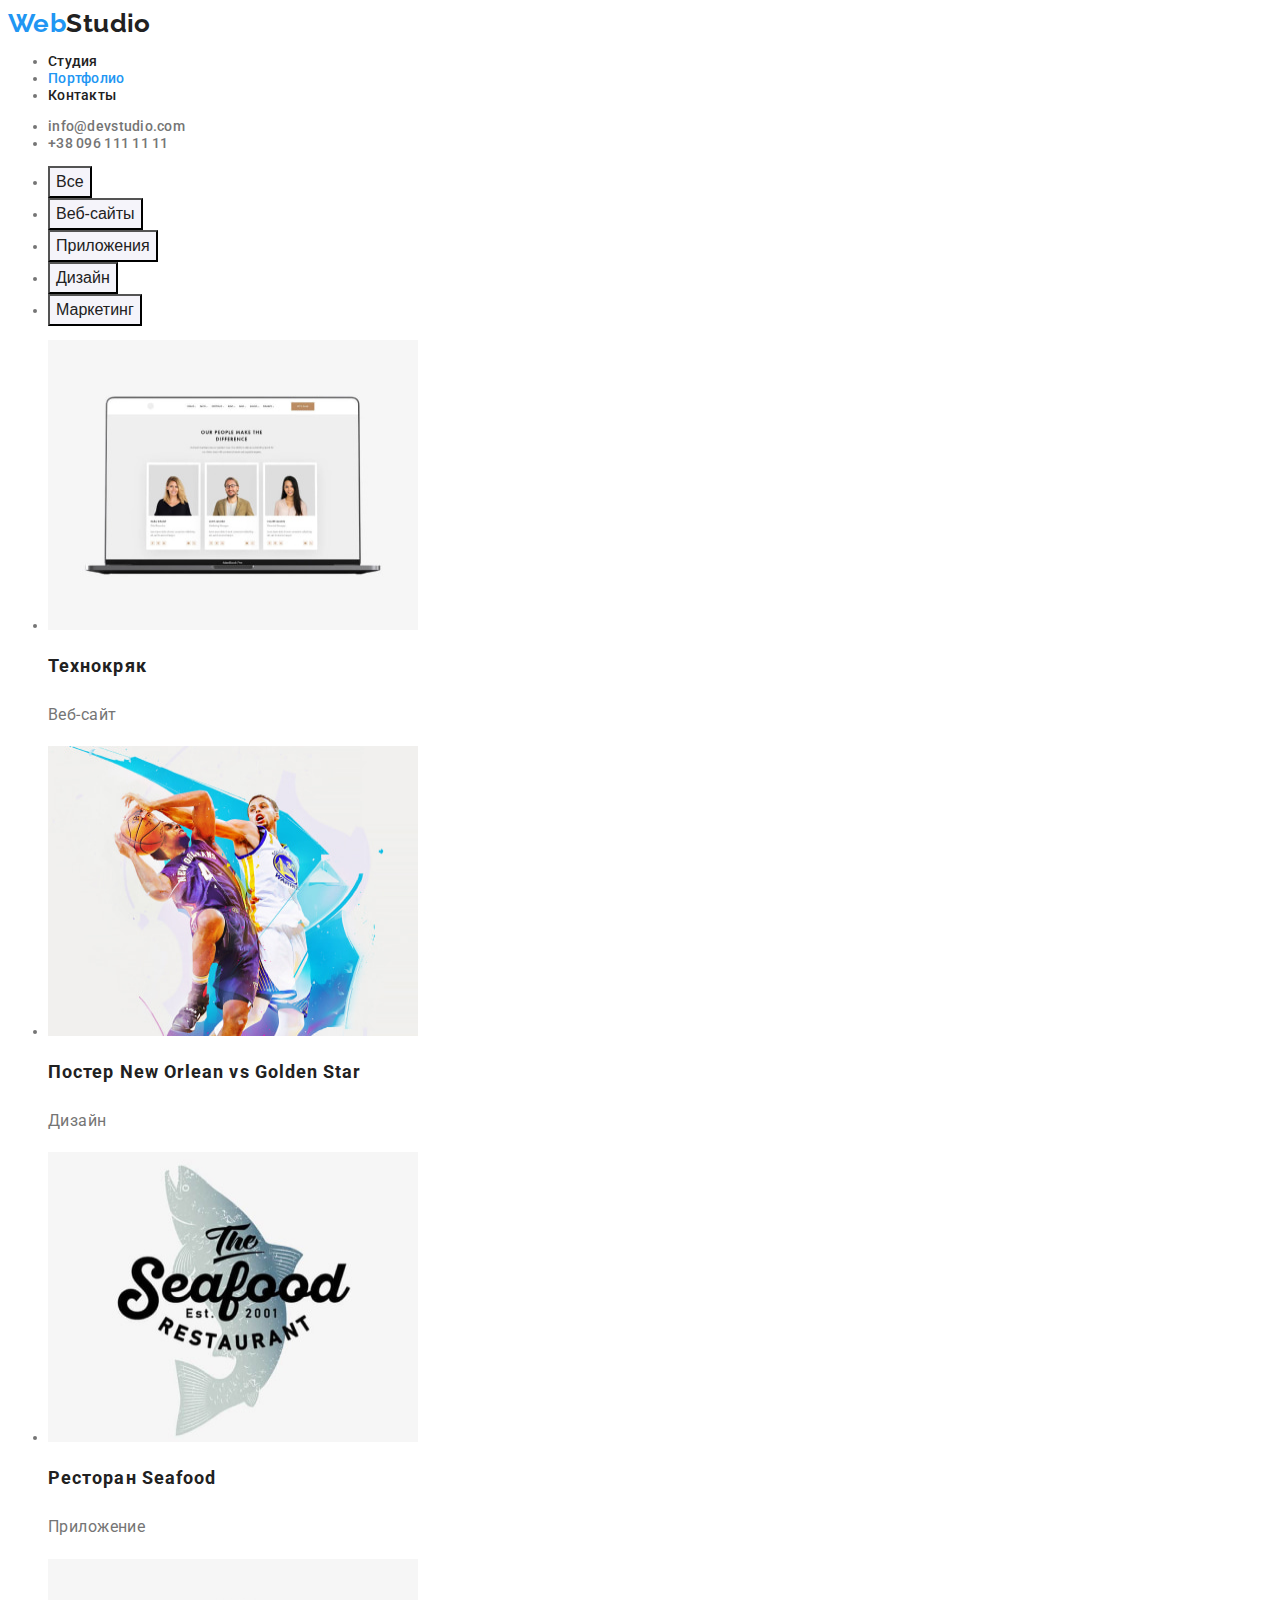
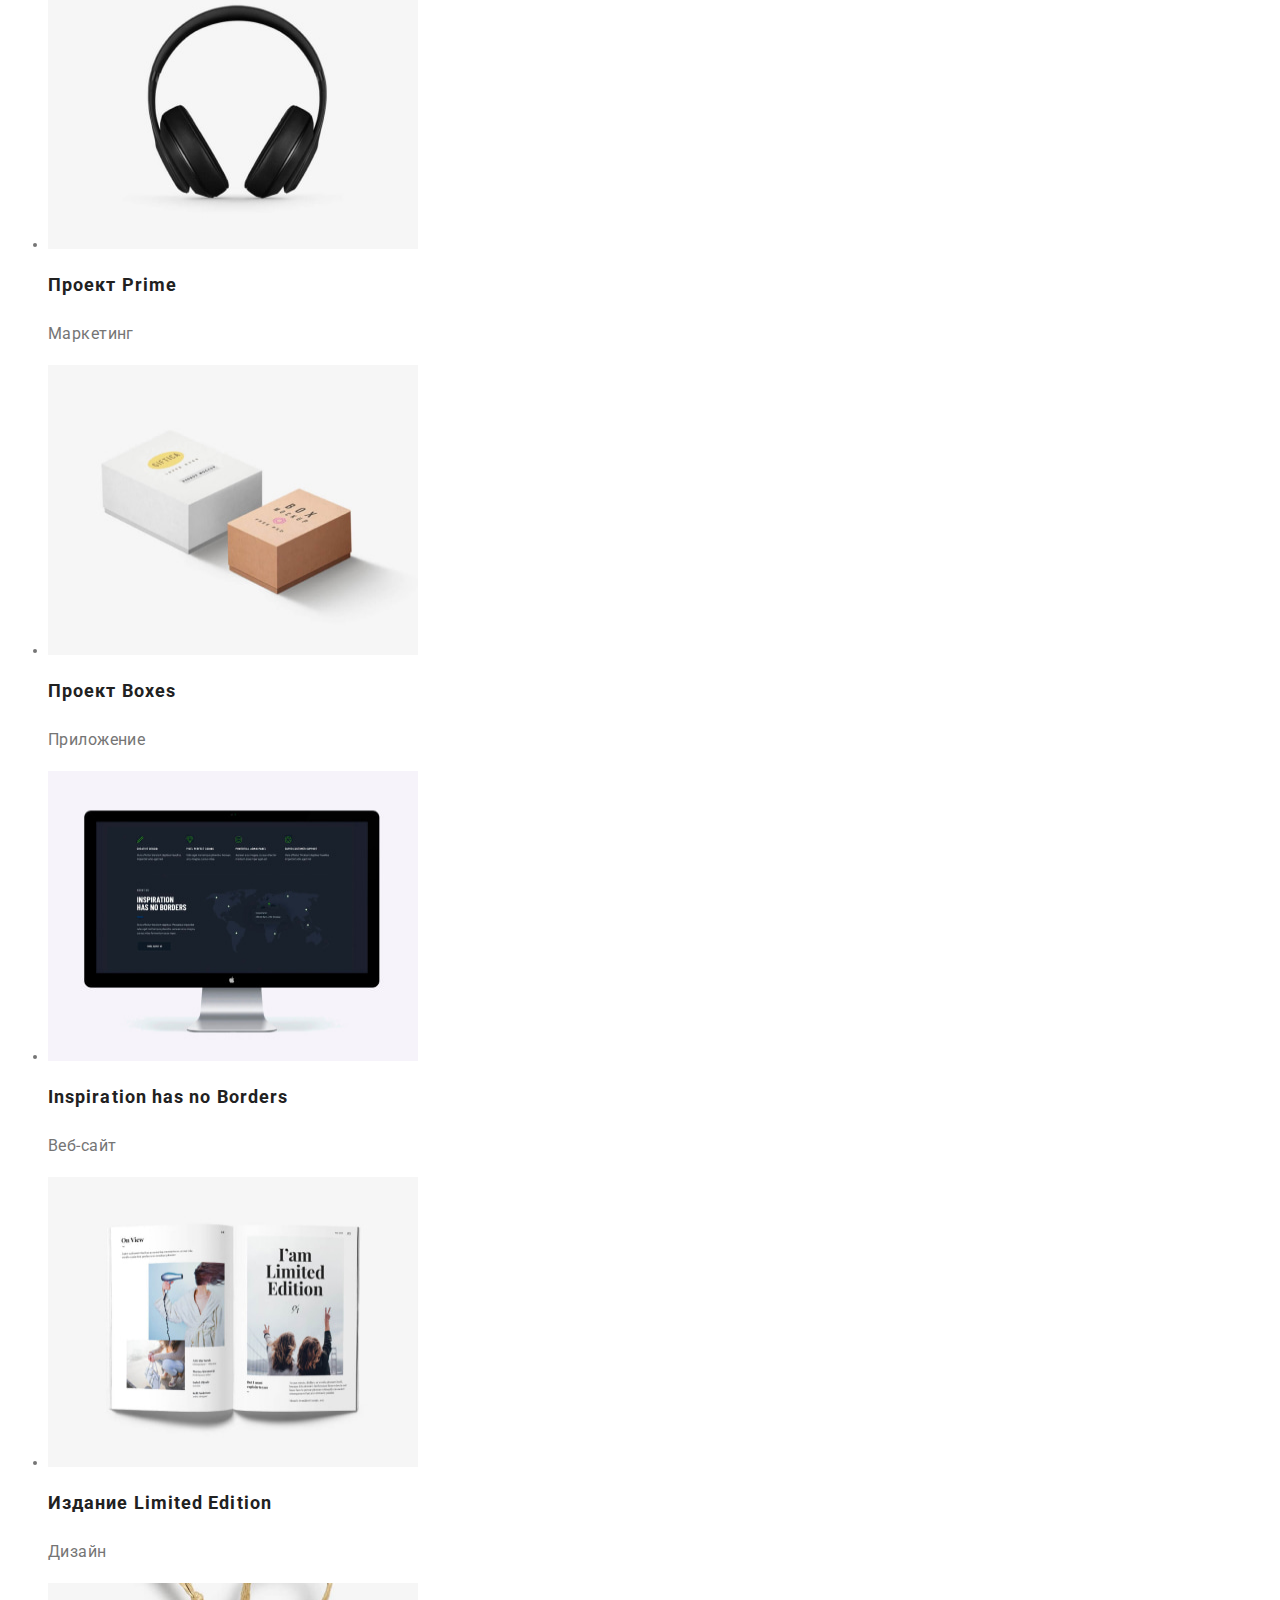
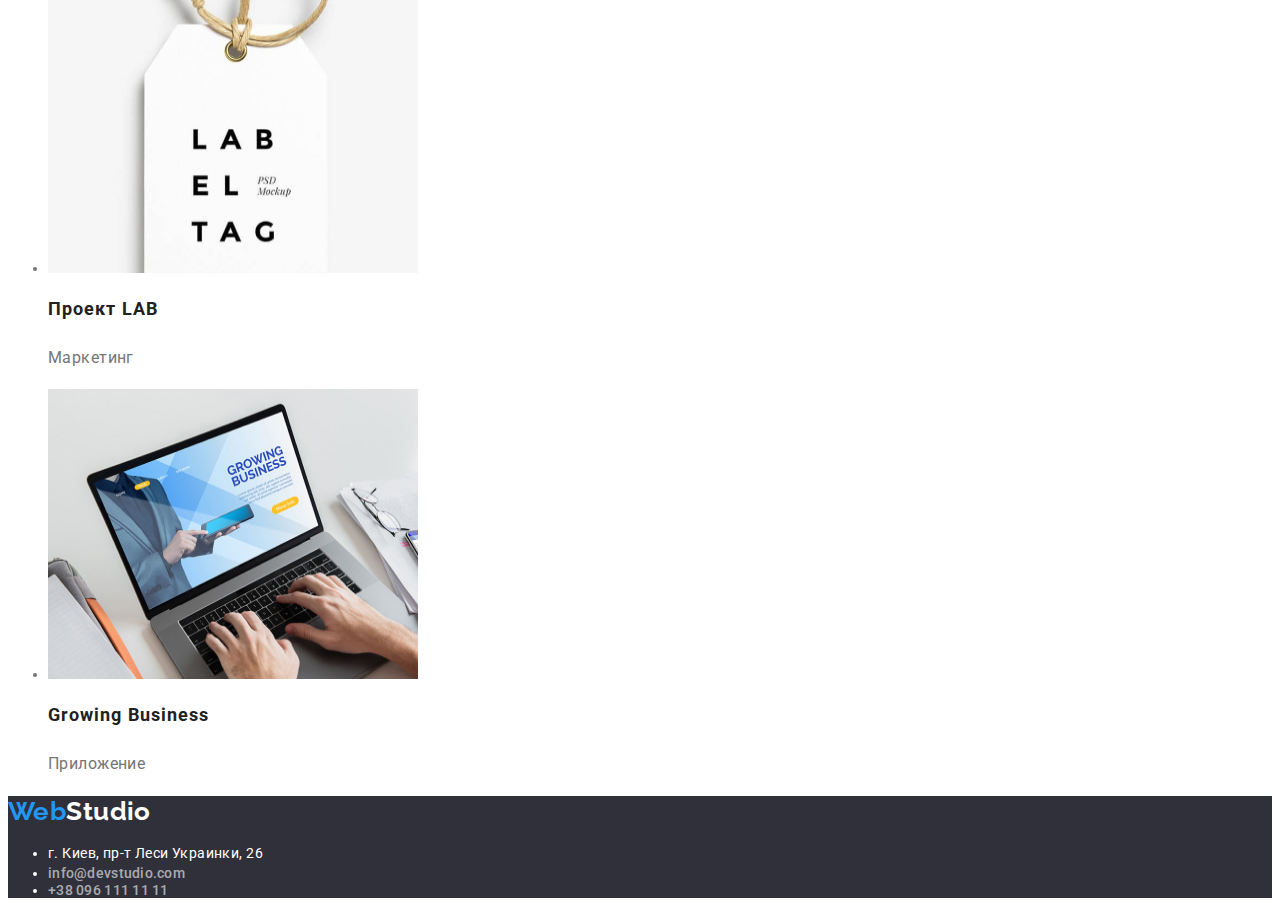
==== portfolio.html @ 2077da57 "Initial commit" ====
<!DOCTYPE html>
<html lang="ru">
<head>
    <meta charset="UTF-8">
    <meta http-equiv="X-UA-Compatible" content="IE=edge">
    <meta name="viewport" content="width=device-width, initial-scale=1.0">
    <title>Module 2</title>
    <link rel="preconnect" href="https://fonts.googleapis.com">
    <link rel="preconnect" href="https://fonts.gstatic.com" crossorigin>
    <link href="https://fonts.googleapis.com/css2?family=Raleway:wght@700&family=Roboto:wght@400;500;700;900&display=swap"
        rel="stylesheet">
    <link rel="stylesheet" href="./css/styles.css">
</head>

<body>
    <header class="header">
        <nav class="navi">
            <a href="./index.html" lang="en" class="header-logo"><span class="header-logo-first-part">Web</span><span class="header-logo-second-part">Studio</span></a>
            <ul class="navi-list">
                <li class="navi-item"><a href="./index.html" class="navi-item-link">Студия</a></li>
                <li class="navi-item"><a href="./portfolio.html" class="navi-item-link current">Портфолио</a></li>
                <li class="navi-item"><a href="" class="navi-item-link">Контакты</a></li>
            </ul>
        </nav>
        <ul class="navi-contact">
            <li class="navi-contact-item"><a href="mailto:info@devstudio.com" class="navi-contact-mail">info@devstudio.com</a></li>
            <li class="navi-contact-item"><a href="tel:+380961111111" class="navi-contact-tel">+38 096 111 11 11</a></li>
        </ul>
    </header>
    <main>
        <!--Page-->
        <section class="page">
            <h1 hidden class="page-title">Content</h1>
            <ul class="page-filters">
                <li class="page-filters-item"><button type="button" class="page-filters-btn">Все</button></li>
                <li class="page-filters-item"><button type="button" class="page-filters-btn">Веб-сайты</button></li>
                <li class="page-filters-item"><button type="button" class="page-filters-btn">Приложения</button></li>
                <li class="page-filters-item"><button type="button" class="page-filters-btn">Дизайн</button></li>
                <li class="page-filters-item"><button type="button" class="page-filters-btn">Маркетинг</button></li>
            </ul>
            <ul class="page-list">
                <li class="page-list-item">
                    <a href="" class="page-item-link">
                        <img src="./images/img8.jpg" alt="Ноутбук" width="370" height="290" class="page-item-img">
                        <h2 class="page-subtitle">Технокряк</h2>
                        <p class="page-text">Веб-сайт</p>
                    </a>
                </li>
                <li class="page-list-item">
                    <a href="" class="page-item-link">
                        <img src="./images/img9.jpg" alt="Баскетболисты" width="370" height="290" class="page-item-img">
                        <h2 class="page-subtitle">Постер New Orlean vs Golden Star</h2>
                        <p class="page-text">Дизайн</p>
                    </a>
                </li>
                <li class="page-list-item">
                    <a href="" class="page-item-link">
                        <img src="./images/img10.jpg" alt="Логотип ресторана" width="370" height="290" class="page-item-img">
                        <h2 class="page-subtitle">Ресторан Seafood</h2>
                        <p class="page-text">Приложение</p>
                    </a>
                </li>
                <li class="page-list-item">
                    <a href="" class="page-item-link">
                        <img src="./images/img11.jpg" alt="Наушники" width="370" height="290" class="page-item-img">
                        <h2 class="page-subtitle">Проект Prime</h2>
                        <p class="page-text">Маркетинг</p>
                    </a>
                </li>
                <li class="page-list-item">
                    <a href="" class="page-item-link">
                        <img src="./images/img12.jpg" alt="Коробки" width="370" height="290" class="page-item-img">
                        <h2 class="page-subtitle">Проект Boxes</h2>
                        <p class="page-text">Приложение</p>
                    </a>
                </li>
                <li class="page-list-item">
                    <a href="" class="page-item-link">
                        <img src="./images/img13.jpg" alt="Монитор" width="370" height="290" class="page-item-img">
                        <h2 class="page-subtitle">Inspiration has no Borders</h2>
                        <p class="page-text">Веб-сайт</p>
                    </a>
                </li>
                <li class="page-list-item">
                    <a href="" class="page-item-link">
                        <img src="./images/img14.jpg" alt="Журнал" width="370" height="290" class="page-item-img">
                        <h2 class="page-subtitle">Издание Limited Edition</h2>
                        <p class="page-text">Дизайн</p>
                    </a>
                </li>
                <li class="page-list-item">
                    <a href="" class="page-item-link">
                        <img src="./images/img15.jpg" alt="Лейба" width="370" height="290" class="page-item-img">
                        <h2 class="page-subtitle">Проект LAB</h2>
                        <p class="page-text">Маркетинг</p>
                    </a>
                </li>
                <li class="page-list-item">
                    <a href="" class="page-item-link">
                        <img src="./images/img16.jpg" alt="Руки на ноутбуке" width="370" height="290" class="page-item-img">
                        <h2 class="page-subtitle">Growing Business</h2>
                        <p class="page-text">Приложение</p>
                    </a>
                </li>
            </ul>
        </section>
    </main>

    <footer class="footer">
        <a href="./index.html" lang="en" class="footer-logo"><span class="footer-logo-first-part">Web</span><span class="footer-logo-second-part">Studio</span></a>
            <address class="footer-contacts">
                <ul class="footer-list">
                    <li class="footer-address">г. Киев, пр-т Леси Украинки, 26</li>
                    <li><a href="mailto:info@devstudio.com" class="footer-mail">info@devstudio.com</a></li>
                    <li><a href="tel:+380961111111" class="footer-tel">+38 096 111 11 11</a></li> 
                </ul>
            </address>
    </footer>
</body>
</html>
---- css/styles.css ----
:root {
  /* Основные шрифты */
  --main-font: "Roboto", sans-serif;
  --secondary-font: "Raleway", sans-serif;

  /* Основные цвета */
  --primery-text-color: #757575;
  --primery-white-color: #ffffff;
  --primery-title-color: #212121;
  --accent-color: #2196f3;
  --secondary-bg-color: #2f303a;
  --third-bg-color: #f5f4fa;
}
body {
  background-color: var(--primery-white-color);
  color: var(--primery-text-color);
  font-family: var(--main-font);
  letter-spacing: 0.03em;
  text-decoration: none;
  font-size: 14px;
}
/* Seite nav */
.header-logo {
  font-family: var(--secondary-font);
  font-size: 26px;
  font-weight: 700;
  line-height: 1.19;
  text-decoration: none;
}
.header-logo-first-part {
  color: var(--accent-color);
}
.header-logo-second-part {
  color: var(--primery-title-color);
}
.navi-item-link {
  color: var(--primery-title-color);
  font-family: var(--main-font);
  font-weight: 500;
  line-height: 1.14;
  letter-spacing: 0.02em;
  text-decoration: none;
}
.navi-item-link:hover,
.navi-item-link:focus {
  color: var(--accent-color);
}
.navi-contact-mail,
.navi-contact-tel {
  color: var(--primery-text-color);
  font-weight: 500;
  line-height: 1.14;
  letter-spacing: 0.02em;
  text-decoration: none;
}
.navi-contact-mail:hover,
.navi-contact-mail:focus,
.navi-contact-tel:hover,
.navi-contact-tel:focus {
  color: var(--accent-color);
}
.navi-list .navi-item-link.current {
  color: var(--accent-color);
}
/* Hero */
.hero {
  background-color: var(--secondary-bg-color);
  letter-spacing: 0.06em;
  text-align: center;
  color: var(--primery-white-color);
}
.hero-title {
  font-size: 44px;
  font-weight: 900;
  line-height: 1.36;
  text-transform: uppercase;
}
.hero-btn {
  background-color: var(--accent-color);
  color: var(--primery-white-color);
  font-family: inherit;
  font-size: 16px;
  font-weight: 700;
  line-height: 1.88;
  box-shadow: 0px 4px 4px rgba(0, 0, 0, 0.15);
  cursor: pointer;
}
/* Hang */
.hang-subtitle {
  color: var(--primery-title-color);
  font-weight: 700;
  line-height: 1.14;
  text-transform: uppercase;
}
.hang-item-text {
  font-weight: 400;
  line-height: 1.71;
}
/* Product */
.product-title {
  color: var(--primery-title-color);
  font-size: 36px;
  font-weight: 700;
  line-height: 1.17;
  text-align: center;
}
/* Our team */
.team-title {
  color: var(--primery-title-color);
  font-size: 36px;
  font-weight: 700;
  line-height: 42px;
  text-align: center;
}
.teammate-name {
  color: var(--primery-title-color);
  font-size: 16px;
  font-weight: 500;
  line-height: 1.19;
  text-align: center;
}
.teammate-major {
  font-size: 16px;
  line-height: 1.19;
  text-align: center;
}
/* Page */
.page-filters-btn {
  background-color: var(--third-bg-color);
  color: var(--primery-title-color);
  cursor: pointer;
  font-size: 16px;
  font-weight: 500;
  line-height: 1.63;
  text-align: center;
}
.page-filters-btn:hover,
.page-filters-btn:focus {
  background-color: var(--accent-color);
  color: var(--primery-white-color);
}
.page-item-link {
  text-decoration: none;
}
.page-subtitle {
  color: var(--primery-title-color);
  font-size: 18px;
  font-weight: 700;
  line-height: 2;
  letter-spacing: 0.06em;
}
.page-text {
  color: var(--primery-text-color);
  font-size: 16px;
  font-weight: 400;
  line-height: 1.89;
}
/* Footer */
.footer {
  background-color: var(--secondary-bg-color);
  color: var(--primery-white-color);
}
.footer-logo {
  font-family: var(--secondary-font);
  font-size: 26px;
  font-weight: 700;
  line-height: 1.19;
  text-decoration: none;
}
.footer-logo-first-part {
  color: var(--accent-color);
}
.footer-logo-second-part {
  color: var(--primery-white-color);
}
.footer-contacts {
  font-style: normal;
}
.footer-address {
  color: var(--primery-white-color);
  line-height: 24px;
}
.footer-mail,
.footer-tel {
  color: rgba(255, 255, 255, 0.6);
  font-weight: 500;
  line-height: 1.14;
  letter-spacing: 0.02em;
  text-decoration: none;
}
.footer-mail:hover,
.footer-mail:focus,
.footer-tel:hover,
.footer-tel:focus {
  color: var(--accent-color);
}
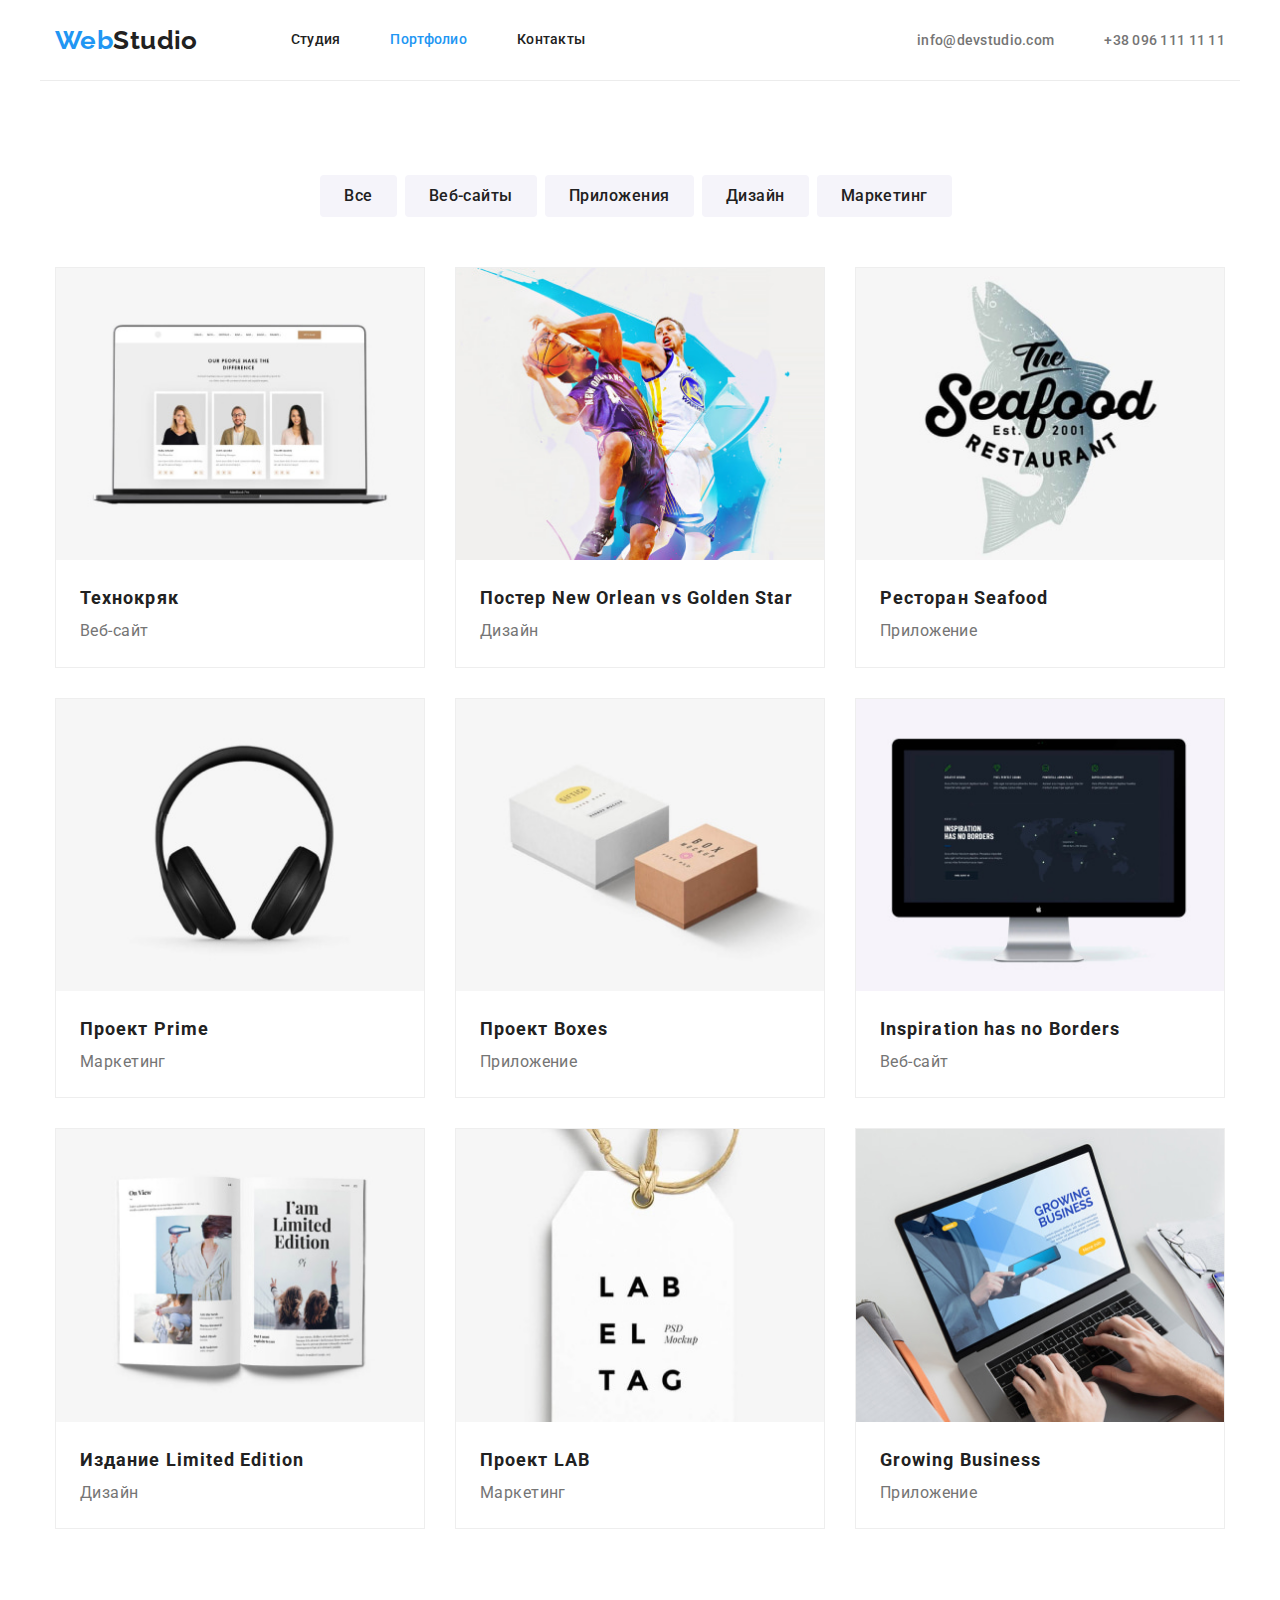
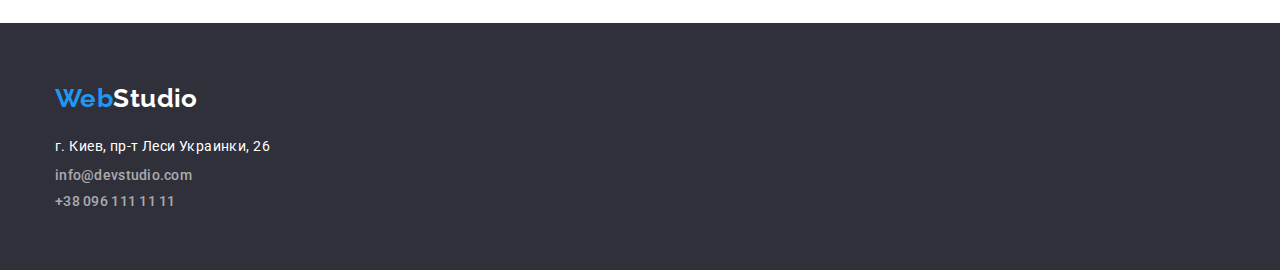
==== commit 34e9c5e9: "HW3" ====
--- a/portfolio.html
+++ b/portfolio.html
@@ -9,112 +9,141 @@
     <link rel="preconnect" href="https://fonts.gstatic.com" crossorigin>
     <link href="https://fonts.googleapis.com/css2?family=Raleway:wght@700&family=Roboto:wght@400;500;700;900&display=swap"
         rel="stylesheet">
+    <link rel="stylesheet" href="https://cdn.jsdelivr.net/npm/modern-normalize@1.1.0/modern-normalize.css">
+
     <link rel="stylesheet" href="./css/styles.css">
 </head>
 
 <body>
     <header class="header">
-        <nav class="navi">
-            <a href="./index.html" lang="en" class="header-logo"><span class="header-logo-first-part">Web</span><span class="header-logo-second-part">Studio</span></a>
-            <ul class="navi-list">
-                <li class="navi-item"><a href="./index.html" class="navi-item-link">Студия</a></li>
-                <li class="navi-item"><a href="./portfolio.html" class="navi-item-link current">Портфолио</a></li>
-                <li class="navi-item"><a href="" class="navi-item-link">Контакты</a></li>
+        <div class="container header-container">
+            <nav class="navi">
+                <a href="./index.html" lang="en" class="header-logo"><span class="header-logo-first-part">Web</span><span
+                        class="header-logo-second-part">Studio</span></a>
+                <ul class="navi-list">
+                    <li class="navi-item"><a href="./index.html" class="navi-item-link">Студия</a></li>
+                    <li class="navi-item"><a href="./portfolio.html" class="navi-item-link current">Портфолио</a></li>
+                    <li class="navi-item"><a href="" class="navi-item-link">Контакты</a></li>
+                </ul>
+            </nav>
+            <ul class="navi-contact">
+                <li class="navi-contact-item"><a href="mailto:info@devstudio.com" class="navi-contact-mail">info@devstudio.com</a>
+                </li>
+                <li class="navi-contact-item"><a href="tel:+380961111111" class="navi-contact-tel">+38 096 111 11 11</a></li>
             </ul>
-        </nav>
-        <ul class="navi-contact">
-            <li class="navi-contact-item"><a href="mailto:info@devstudio.com" class="navi-contact-mail">info@devstudio.com</a></li>
-            <li class="navi-contact-item"><a href="tel:+380961111111" class="navi-contact-tel">+38 096 111 11 11</a></li>
-        </ul>
+        </div>
     </header>
+
     <main>
         <!--Page-->
         <section class="page">
-            <h1 hidden class="page-title">Content</h1>
-            <ul class="page-filters">
-                <li class="page-filters-item"><button type="button" class="page-filters-btn">Все</button></li>
-                <li class="page-filters-item"><button type="button" class="page-filters-btn">Веб-сайты</button></li>
-                <li class="page-filters-item"><button type="button" class="page-filters-btn">Приложения</button></li>
-                <li class="page-filters-item"><button type="button" class="page-filters-btn">Дизайн</button></li>
-                <li class="page-filters-item"><button type="button" class="page-filters-btn">Маркетинг</button></li>
-            </ul>
-            <ul class="page-list">
-                <li class="page-list-item">
-                    <a href="" class="page-item-link">
-                        <img src="./images/img8.jpg" alt="Ноутбук" width="370" height="290" class="page-item-img">
-                        <h2 class="page-subtitle">Технокряк</h2>
-                        <p class="page-text">Веб-сайт</p>
-                    </a>
-                </li>
-                <li class="page-list-item">
-                    <a href="" class="page-item-link">
-                        <img src="./images/img9.jpg" alt="Баскетболисты" width="370" height="290" class="page-item-img">
-                        <h2 class="page-subtitle">Постер New Orlean vs Golden Star</h2>
-                        <p class="page-text">Дизайн</p>
-                    </a>
-                </li>
-                <li class="page-list-item">
-                    <a href="" class="page-item-link">
-                        <img src="./images/img10.jpg" alt="Логотип ресторана" width="370" height="290" class="page-item-img">
-                        <h2 class="page-subtitle">Ресторан Seafood</h2>
-                        <p class="page-text">Приложение</p>
-                    </a>
-                </li>
-                <li class="page-list-item">
-                    <a href="" class="page-item-link">
-                        <img src="./images/img11.jpg" alt="Наушники" width="370" height="290" class="page-item-img">
-                        <h2 class="page-subtitle">Проект Prime</h2>
-                        <p class="page-text">Маркетинг</p>
-                    </a>
-                </li>
-                <li class="page-list-item">
-                    <a href="" class="page-item-link">
-                        <img src="./images/img12.jpg" alt="Коробки" width="370" height="290" class="page-item-img">
-                        <h2 class="page-subtitle">Проект Boxes</h2>
-                        <p class="page-text">Приложение</p>
-                    </a>
-                </li>
-                <li class="page-list-item">
-                    <a href="" class="page-item-link">
-                        <img src="./images/img13.jpg" alt="Монитор" width="370" height="290" class="page-item-img">
-                        <h2 class="page-subtitle">Inspiration has no Borders</h2>
-                        <p class="page-text">Веб-сайт</p>
-                    </a>
-                </li>
-                <li class="page-list-item">
-                    <a href="" class="page-item-link">
-                        <img src="./images/img14.jpg" alt="Журнал" width="370" height="290" class="page-item-img">
-                        <h2 class="page-subtitle">Издание Limited Edition</h2>
-                        <p class="page-text">Дизайн</p>
-                    </a>
-                </li>
-                <li class="page-list-item">
-                    <a href="" class="page-item-link">
-                        <img src="./images/img15.jpg" alt="Лейба" width="370" height="290" class="page-item-img">
-                        <h2 class="page-subtitle">Проект LAB</h2>
-                        <p class="page-text">Маркетинг</p>
-                    </a>
-                </li>
-                <li class="page-list-item">
-                    <a href="" class="page-item-link">
-                        <img src="./images/img16.jpg" alt="Руки на ноутбуке" width="370" height="290" class="page-item-img">
-                        <h2 class="page-subtitle">Growing Business</h2>
-                        <p class="page-text">Приложение</p>
-                    </a>
-                </li>
-            </ul>
+            <div class="container">
+                <h1 hidden class="page-title">Content</h1>
+                <ul class="page-filters">
+                    <li class="page-filters-item"><button type="button" class="page-filters-btn">Все</button></li>
+                    <li class="page-filters-item"><button type="button" class="page-filters-btn">Веб-сайты</button></li>
+                    <li class="page-filters-item"><button type="button" class="page-filters-btn">Приложения</button></li>
+                    <li class="page-filters-item"><button type="button" class="page-filters-btn">Дизайн</button></li>
+                    <li class="page-filters-item"><button type="button" class="page-filters-btn">Маркетинг</button></li>
+                </ul>
+                <ul class="page-list">
+                    <li class="page-list-item">
+                        <a href="" class="page-item-link">
+                            <img src="./images/img8.jpg" alt="Ноутбук" width="370" height="290" class="page-item-img">
+                            <div class="page-item-box">
+                                <h2 class="page-subtitle">Технокряк</h2>
+                                <p class="page-text">Веб-сайт</p>
+                            </div>
+                        </a>
+                    </li>
+                    <li class="page-list-item">
+                        <a href="" class="page-item-link">
+                            <img src="./images/img9.jpg" alt="Баскетболисты" width="370" height="290" class="page-item-img">
+                           <div class="page-item-box">
+                                <h2 class="page-subtitle">Постер New Orlean vs Golden Star</h2>
+                                <p class="page-text">Дизайн</p>
+                           </div>
+                        </a>
+                    </li>
+                    <li class="page-list-item">
+                        <a href="" class="page-item-link">
+                            <img src="./images/img10.jpg" alt="Логотип ресторана" width="370" height="290" class="page-item-img">
+                            <div class="page-item-box">
+                                <h2 class="page-subtitle">Ресторан Seafood</h2>
+                                <p class="page-text">Приложение</p>
+                            </div>
+                        </a>
+                    </li>
+                    <li class="page-list-item">
+                        <a href="" class="page-item-link">
+                            <img src="./images/img11.jpg" alt="Наушники" width="370" height="290" class="page-item-img">
+                            <div class="page-item-box">
+                                <h2 class="page-subtitle">Проект Prime</h2>
+                                <p class="page-text">Маркетинг</p>
+                            </div>
+                        </a>
+                    </li>
+                    <li class="page-list-item">
+                        <a href="" class="page-item-link">
+                            <img src="./images/img12.jpg" alt="Коробки" width="370" height="290" class="page-item-img">
+                            <div class="page-item-box">
+                                <h2 class="page-subtitle">Проект Boxes</h2>
+                                <p class="page-text">Приложение</p>
+                            </div>
+                        </a>
+                    </li>
+                    <li class="page-list-item">
+                        <a href="" class="page-item-link">
+                            <img src="./images/img13.jpg" alt="Монитор" width="370" height="290" class="page-item-img">
+                            <div class="page-item-box">
+                                <h2 class="page-subtitle">Inspiration has no Borders</h2>
+                                <p class="page-text">Веб-сайт</p>
+                            </div>
+                        </a>
+                    </li>
+                    <li class="page-list-item">
+                        <a href="" class="page-item-link">
+                            <img src="./images/img14.jpg" alt="Журнал" width="370" height="290" class="page-item-img">
+                            <div class="page-item-box">
+                                <h2 class="page-subtitle">Издание Limited Edition</h2>
+                                <p class="page-text">Дизайн</p>
+                            </div>
+                        </a>
+                    </li>
+                    <li class="page-list-item">
+                        <a href="" class="page-item-link">
+                            <img src="./images/img15.jpg" alt="Лейба" width="370" height="290" class="page-item-img">
+                            <div class="page-item-box">
+                                <h2 class="page-subtitle">Проект LAB</h2>
+                                <p class="page-text">Маркетинг</p>
+                            </div>
+                        </a>
+                    </li>
+                    <li class="page-list-item">
+                        <a href="" class="page-item-link">
+                            <img src="./images/img16.jpg" alt="Руки на ноутбуке" width="370" height="290" class="page-item-img">
+                            <div class="page-item-box">
+                                <h2 class="page-subtitle">Growing Business</h2>
+                                <p class="page-text">Приложение</p>
+                            </div>
+                        </a>
+                    </li>
+                </ul>
+            </div>
         </section>
     </main>
 
     <footer class="footer">
+        <div class="container">
         <a href="./index.html" lang="en" class="footer-logo"><span class="footer-logo-first-part">Web</span><span class="footer-logo-second-part">Studio</span></a>
             <address class="footer-contacts">
                 <ul class="footer-list">
-                    <li class="footer-address">г. Киев, пр-т Леси Украинки, 26</li>
-                    <li><a href="mailto:info@devstudio.com" class="footer-mail">info@devstudio.com</a></li>
-                    <li><a href="tel:+380961111111" class="footer-tel">+38 096 111 11 11</a></li> 
+                    <li class="footer-list-item footer-address">г. Киев, пр-т Леси Украинки, 26</li>
+                    <li class="footer-list-item"><a href="mailto:info@devstudio.com" class="footer-mail">info@devstudio.com</a></li>
+                    <li class="footer-list-item"><a href="tel:+380961111111" class="footer-tel">+38 096 111 11 11</a></li> 
                 </ul>
             </address>
+        </div>
     </footer>
 </body>
 </html>--- a/css/styles.css
+++ b/css/styles.css
@@ -11,6 +11,18 @@
   --secondary-bg-color: #2f303a;
   --third-bg-color: #f5f4fa;
 }
+
+h1,
+h2,
+h3,
+h4,
+h5,
+h6,
+p {
+  margin: 0;
+  padding: 0;
+}
+
 body {
   background-color: var(--primery-white-color);
   color: var(--primery-text-color);
@@ -19,13 +31,47 @@
   text-decoration: none;
   font-size: 14px;
 }
+a {
+  text-decoration: none;
+}
+ul,
+li {
+  padding: 0;
+  margin: 0;
+  list-style: none;
+}
+img {
+display: block;
+max-width: 100%;
+height: auto;
+}
+.container {
+  width: 1200px;
+  padding-left: 15px;
+  padding-right: 15px;
+  margin-left: auto;
+  margin-right: auto;
+}
 /* Seite nav */
+.header-container {
+  display: flex;
+  align-items: center;
+
+  border-bottom: 1px solid #ECECEC;
+}
+.navi,
+.navi-list,
+.navi-contact {
+  display: flex;
+  align-items: center;
+}
 .header-logo {
   font-family: var(--secondary-font);
   font-size: 26px;
   font-weight: 700;
   line-height: 1.19;
-  text-decoration: none;
+
+  margin-right: 93px;
 }
 .header-logo-first-part {
   color: var(--accent-color);
@@ -33,7 +79,17 @@
 .header-logo-second-part {
   color: var(--primery-title-color);
 }
+.navi-item {
+  margin-right: 50px;
+}
+.navi-item:last-child {
+  margin-right: 0;
+}
 .navi-item-link {
+  display: block;
+  padding-top: 32px;
+  padding-bottom: 32px;
+
   color: var(--primery-title-color);
   font-family: var(--main-font);
   font-weight: 500;
@@ -44,6 +100,12 @@
 .navi-item-link:hover,
 .navi-item-link:focus {
   color: var(--accent-color);
+}
+.navi-contact {
+  margin-left: auto;
+}
+.navi-contact-mail{
+  margin-right: 50px;
 }
 .navi-contact-mail,
 .navi-contact-tel {
@@ -70,23 +132,52 @@
   color: var(--primery-white-color);
 }
 .hero-title {
+  padding-top: 200px;
+  width: 696px;
+  margin: 0 auto;
+
   font-size: 44px;
   font-weight: 900;
   line-height: 1.36;
   text-transform: uppercase;
 }
 .hero-btn {
+  margin-top: 30px;
+  margin-bottom: 200px;
+  padding: 10px 32px;
+
   background-color: var(--accent-color);
   color: var(--primery-white-color);
   font-family: inherit;
   font-size: 16px;
   font-weight: 700;
   line-height: 1.88;
+  letter-spacing: 0.06em;
   box-shadow: 0px 4px 4px rgba(0, 0, 0, 0.15);
   cursor: pointer;
+  border-radius: 4px;
+
 }
 /* Hang */
+.hang {
+  padding-top: 94px;
+  padding-bottom: 94px;
+}
+.hang-list {
+  display: flex;
+  align-items: center;
+
+}
+.hang-item {
+  margin-right: 30px;
+}
+.hang-item:last-child {
+  margin-right: 0;
+}
 .hang-subtitle {
+  margin-bottom: 10px;
+  font-size: 14px;
+ 
   color: var(--primery-title-color);
   font-weight: 700;
   line-height: 1.14;
@@ -97,22 +188,66 @@
   line-height: 1.71;
 }
 /* Product */
+.product {
+  padding-bottom: 94px;
+}
 .product-title {
+  margin-bottom: 50px;
+
   color: var(--primery-title-color);
   font-size: 36px;
   font-weight: 700;
   line-height: 1.17;
   text-align: center;
 }
+.product-list{
+  display: flex;
+  align-items: center;
+}
+.product-list .product-item + .product-item {
+  margin-left: 30px;
+} 
 /* Our team */
+.team {
+  padding-top: 94px;
+  padding-bottom: 94px;
+  width: 100%;
+
+  background-color: var(--third-bg-color);
+
+}
 .team-title {
+  margin-bottom: 50px;
+
   color: var(--primery-title-color);
   font-size: 36px;
   font-weight: 700;
   line-height: 42px;
   text-align: center;
 }
+.team-list {
+  display: flex;
+  align-items: center;
+}
+.team-item {
+  background: var(--primery-white-color);
+  box-shadow: 0px 1px 3px rgba(0, 0, 0, 0.12), 0px 1px 1px rgba(0, 0, 0, 0.14), 0px 2px 1px rgba(0, 0, 0, 0.2);
+  border-radius: 0px 0px 4px 4px;
+
+}
+
+
+.team-list .team-item + .team-item {
+  margin-left: 30px;
+}
+
+.team-item-box {
+  padding-top: 30px;
+  padding-bottom: 30px;
+}
 .teammate-name {
+  margin-bottom: 10px;
+
   color: var(--primery-title-color);
   font-size: 16px;
   font-weight: 500;
@@ -125,22 +260,61 @@
   text-align: center;
 }
 /* Page */
+.page {
+  padding-top: 94px;
+  padding-bottom: 94px;
+}
+.page-filters {
+  display: flex;
+  align-items: center;
+  justify-content: center;
+}
+.page-filters-item {
+  margin-right: 8px;
+  margin-bottom: 50px;
+}
 .page-filters-btn {
+  padding: 6px 22px;
+
+
   background-color: var(--third-bg-color);
   color: var(--primery-title-color);
   cursor: pointer;
   font-size: 16px;
   font-weight: 500;
   line-height: 1.63;
-  text-align: center;
+  letter-spacing: 0.03em;
+  text-align: center;
+  border-radius: 4px;
+  border-color: transparent;
 }
 .page-filters-btn:hover,
 .page-filters-btn:focus {
   background-color: var(--accent-color);
   color: var(--primery-white-color);
 }
+.page-list {
+  display: flex;
+  align-items: center;
+  flex-wrap: wrap;
+}
+.page-list-item {
+  width: 370px;
+  margin-right: 30px;
+  margin-bottom: 30px;
+  border: 1px solid #EEEEEE;
+}
+.page-list-item:nth-child(3n) {
+  margin-right: 0;
+}
+.page-list-item:nth-last-child(-n + 3){
+  margin-bottom: 0;
+}
 .page-item-link {
   text-decoration: none;
+}
+.page-item-box {
+  padding: 20px 24px;
 }
 .page-subtitle {
   color: var(--primery-title-color);
@@ -157,15 +331,23 @@
 }
 /* Footer */
 .footer {
+  padding-top: 60px;
+  padding-bottom: 60px;
+
   background-color: var(--secondary-bg-color);
   color: var(--primery-white-color);
+
 }
 .footer-logo {
+  margin-bottom: 20px;
+  display: block;
+
   font-family: var(--secondary-font);
   font-size: 26px;
   font-weight: 700;
   line-height: 1.19;
   text-decoration: none;
+
 }
 .footer-logo-first-part {
   color: var(--accent-color);
@@ -176,9 +358,18 @@
 .footer-contacts {
   font-style: normal;
 }
+
 .footer-address {
+  margin-bottom: 9px; 
+
   color: var(--primery-white-color);
   line-height: 24px;
+}
+ .footer-list-item{
+  margin-bottom: 9px;
+}
+.footer-list-item:last-child{
+  margin-bottom: 0;
 }
 .footer-mail,
 .footer-tel {
